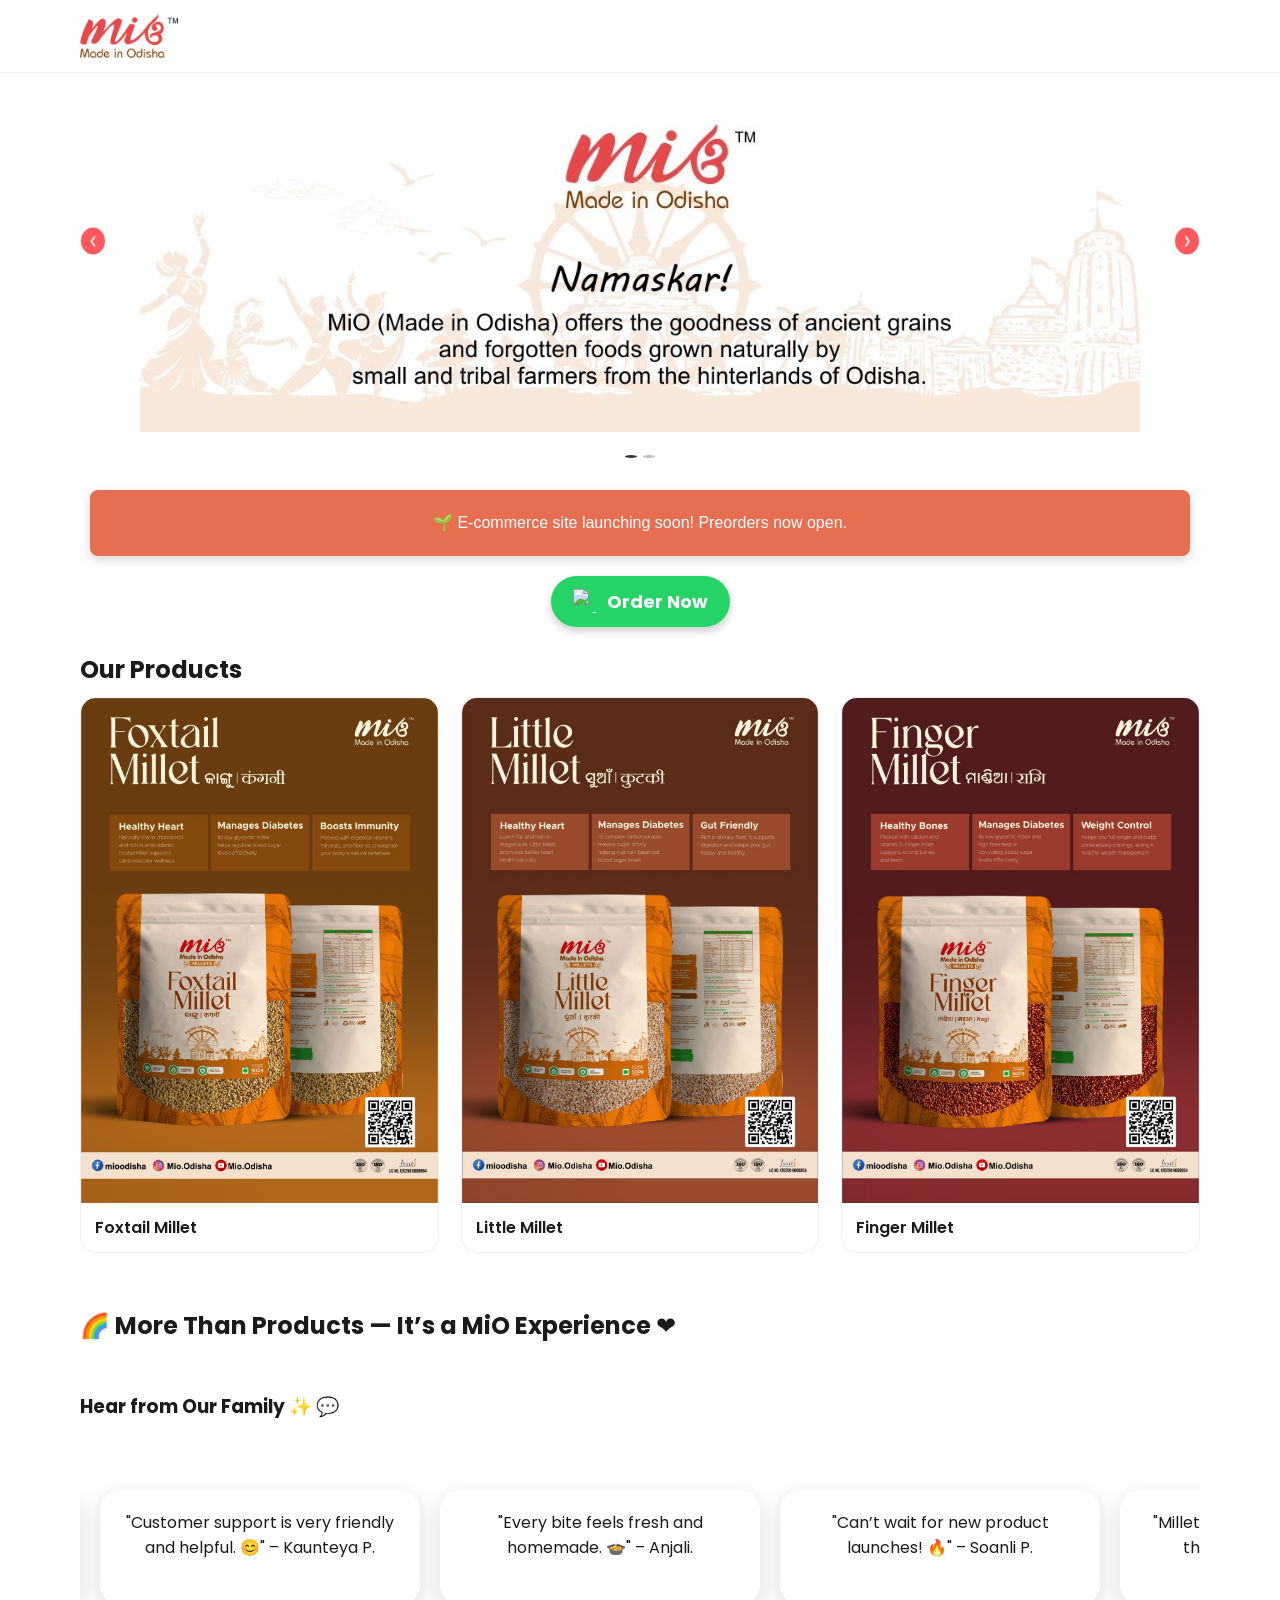
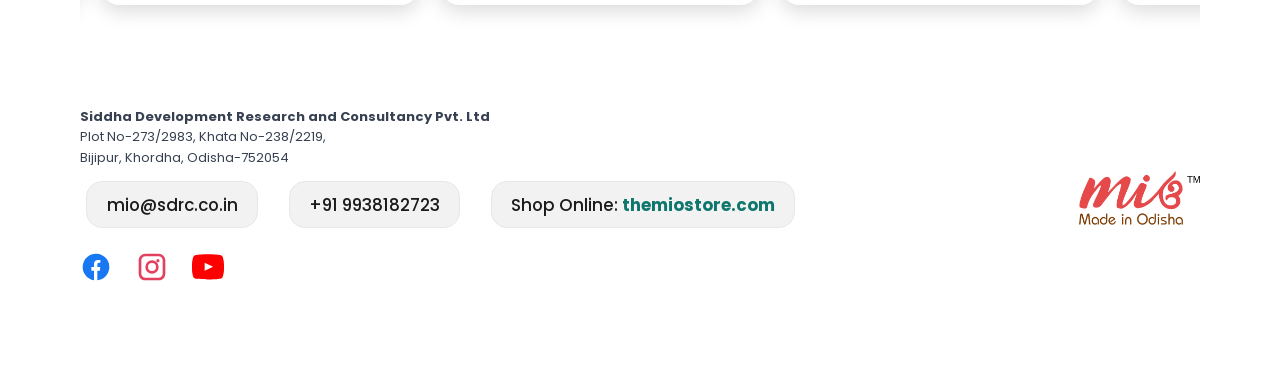
==== beta-fb.html @ c18d3c71 "Create beta-fb.html" ====
<!DOCTYPE html>
<html lang="en">
<head>
<!-- Added Mio Store -->
<meta charset="UTF-8">
<meta name="viewport" content="width=device-width, initial-scale=1.0">
<title>MiO Store – Coming Soon</title>

<!-- Open Graph -->
<meta property="og:title" content="🌱 MiO Store" />
<meta property="og:description" content="🚀 Preorders are now open for our millets & special recipes. Be the first to shop online at themiostore.com!" />
<meta property="og:image" content="https://www.themiostore.com/images/1.jpeg" />
<meta property="og:image:width" content="1200" />
<meta property="og:image:height" content="630" />
<meta property="og:url" content="https://www.themiostore.com/" />
<meta property="og:type" content="website" />
<link rel="canonical" href="https://www.themiostore.com/" />
<meta name="keywords" content="MiO Store, buy millets online, organic food, healthy grains, ecommerce India" />
<!-- Twitter Card (also used by WhatsApp sometimes) -->
<meta name="twitter:card" content="summary_large_image" />
<meta name="twitter:title" content="🌱 MiO Store" />
<meta name="twitter:description" content="🚀 Preorders are now open for our millets & special recipes." />
<meta name="twitter:image" content="https://www.themiostore.com/images/1.jpeg" />

<!-- Fonts -->
<link rel="preconnect" href="https://fonts.googleapis.com">
<link rel="preconnect" href="https://fonts.gstatic.com" crossorigin>
<link href="https://fonts.googleapis.com/css2?family=Poppins:wght@300;400;500;600;700&display=swap" rel="stylesheet">
<link
  rel="stylesheet"
  href="https://cdn.jsdelivr.net/npm/swiper@11/swiper-bundle.min.css"
/>
<!-- Favicon -->
<link rel="icon" type="image/png" href="images/favicon.png" />
  <style>
    :root{
      --brand:#e76f51;         /* Top bar buttons */
      --brand-dark:#c9573a;
      --accent:#e67e22;        /* Millet pack orange */
      --ink:#1b1b1b;           /* Body text */
      --muted:#6b7280;         /* Subtle text */
      --bg:#ffffff;            /* Page background */
      --cream:#fff7ef;         /* Soft background band */
      --red:#d62828;           /* Coming soon paint */
    }
    *{box-sizing:border-box}
    html,body{margin:0;padding:0;background:var(--bg);color:var(--ink);font-family:Poppins,system-ui,-apple-system,Segoe UI,Roboto,Helvetica,Arial,sans-serif}
    a{color:inherit;text-decoration:none}
    img{max-width:100%;display:block}
    .container{width:min(1120px,92vw);margin-inline:auto}

    /* Header */
    header{position:sticky;top:0;background:var(--bg);z-index:50;border-bottom:1px solid #eee}
    .topbar{display:flex;align-items:center;justify-content:space-between;padding:14px 0;gap:16px}
    .logo{display:flex;align-items:center;gap:10px}
    .logo img{height:44px;width:auto}
    .brand-sub{font-size:12px;color:#a16207;margin-top:-6px}

    nav{display:flex;gap:12px}
    .nav-btn{background:var(--brand);color:#fff;padding:10px 18px;border-radius:10px;border:1px solid #c24c32;font-weight:600;letter-spacing:.3px}
    .nav-btn:hover{background:var(--brand-dark)}

    /* Intro */
    .intro{padding:24px 0 12px;font-size:15px;line-height:1.7}

    /* Hero band with product packs */
    .hero{position:relative;background:linear-gradient(180deg,var(--cream),#fff);border-radius:18px;overflow:hidden}
    .hero-inner{padding:34px 18px 8px}
    .hero-art{position:relative;display:flex;align-items:flex-end;justify-content:center;min-height:240px;background:linear-gradient(0deg, rgba(230,126,34,.18), rgba(230,126,34,.18))}
    .hero-art::before{content:"";position:absolute;inset:auto 0 0 0;height:140px;background:var(--accent);opacity:.15}
    .pack{position:relative;z-index:1;display:grid;grid-auto-flow:column;gap:18px;align-items:end}
    .pack img{height:200px;width:auto;object-fit:contain;filter:drop-shadow(0 12px 18px rgba(0,0,0,.15))}

    /* Coming soon banner */
    .coming{display:grid;grid-template-columns:1fr auto;align-items:center;gap:24px;padding:28px 0}
    .paint{background:var(--red);color:#fff;font-weight:800;font-size:42px;letter-spacing:.5px;padding:22px 28px;border-radius:10px;display:inline-block;transform:skewX(-6deg);text-transform:uppercase;text-align:center}
    .drape{width:160px;height:110px;border:6px solid #9a5b2a;border-radius:8px;position:relative}
    .drape::after{content:"";position:absolute;left:14px;top:-10px;width:130px;height:110px;background:linear-gradient(145deg,#b40000,#ff595e);border-radius:80% 20% 60% 40%/50% 40% 60% 50%;filter:blur(.2px);}

    /* Products */
    .section-title{font-weight:700;margin:20px 0 10px}
    .grid{display:grid;grid-template-columns:repeat(3,1fr);gap:22px}
    .card{background:#fff;border:1px solid #eee;border-radius:16px;overflow:hidden}
    .card-img{aspect-ratio:4/3;display:flex;align-items:center;justify-content:center;background:#fff7ef}
    .card-body{padding:12px 14px}
    .card-title{font-weight:600}

    /* Footer */
    footer{margin:28px 0 60px}
    .footer{display:grid;gap:18px;grid-template-columns:1fr auto}
    .addr{font-size:13px;color:#374151;line-height:1.6}
    .contact{display:flex;flex-wrap:wrap;gap:10px 18px;margin-top:6px;font-size:13px}
    .badge{display:inline-flex;align-items:center;gap:6px;border:1px solid #e5e7eb;border-radius:20px;padding:6px 10px}
    .shop a{font-weight:700;color:#0f766e}
    .footer-brand{display:grid;place-items:center;gap:8px}
    .farm{font-weight:800;font-size:28px;line-height:1.1;color:#6b3f12}

    /* Responsive */
    @media (max-width:900px){
      .grid{grid-template-columns:1fr 1fr}
      .paint{font-size:34px}
      .drape{display:none}
    }
    @media (max-width:640px){
      nav{display:none}
      .grid{grid-template-columns:1fr}
      .pack img{height:160px}
      .paint{font-size:28px}
      .footer{grid-template-columns:1fr}
      .farm{font-size:24px}
    }
    /* Carousel inherits your theme */
.carousel {
  position: relative;
  overflow: hidden;
  max-width: 1150px;
  margin: 26px auto;
  border-radius: 12px;
}

.carousel-track {
  display: flex;
  transition: transform 0.5s ease-in-out;
}

.carousel-slide {
  min-width: 100%;
}

.carousel-slide img {
  width: 100%;
  max-width: 1000px;
  height: auto;
  margin: 0px auto;
  display: block;
}

/* nav buttons */
.carousel-btn {
  position: absolute;
  top: 50%;
  transform: translateY(-202%);
  background: #ff595e;
  border: none;
  color: #eee;
  font-size: 10px;
  padding: 8px 8px;
  cursor: pointer;
  border-radius: 50%;
}

.carousel-btn.prev { left: 1px; }
.carousel-btn.next { right: 1px; }

/* dots */
.carousel-dots {
  text-align: center;
  margin-top: 7px;
}
.carousel-dots button {
  border: none;
  background: #bbb;
  border-radius: 50%;
  width: 3px;
  height: 3px;
  margin: 0 3px;
  cursor: pointer;
}
.carousel-dots button.active {
  background: #333;
}

/* Note Section */
  .note-section {
    max-width: 1100px;
    width: 90%;
    font-size: 18px;
    color: #fff;
    line-height: 1.6;
    background: #e76f51;
    padding: 20px;
    box-shadow: 0 4px 12px rgba(0,0,0,0.15);
    text-align: center;
    font-family: sans-serif;
    margin: 0 auto;
    border-radius: 8px;
  }

  .note-section p {
    margin: 0;
    font-weight: 500;
    font-size: 1rem;
  }

  /* WhatsApp Button */
  .wa-button-wrap {
    text-align: center;
    margin-top: 20px;
  }

  .wa-button {
    background-color: #25D366;
    color: white;
    padding: 12px 22px;
    border-radius: 50px;
    font-size: 18px;
    font-weight: bold;
    text-decoration: none;
    display: inline-flex;
    align-items: center;
    justify-content: center;
    box-shadow: 0px 4px 8px rgba(0,0,0,0.2);
    transition: transform 0.2s ease;
  }

  .wa-button img {
    width: 24px;
    height: 24px;
    margin-right: 10px;
  }

  .wa-button:hover {
    transform: scale(1.05);
  }

  /* Responsive Styles */
  @media (max-width: 600px) {
    .note-section {
      font-size: 16px;
      padding: 15px;
      width: 95%;
    }

    .wa-button {
      font-size: 16px;
      padding: 10px 18px;
    }

    .wa-button img {
      width: 20px;
      height: 20px;
      margin-right: 8px;
    }
  }
  /*footer     */
  .footer {
  display: flex;
  justify-content: space-between;
  align-items: center;
  flex-wrap: wrap;
  gap: 1.5rem;
  padding: 1.5rem 0;
}

.contact .badge {
  display: inline-block;
  margin: 0.4rem;
  padding: 0.6rem 1.2rem;
  background: #f2f2f2;
  border-radius: 16px;
  font-size: 1.05rem;   /* bigger text */
  font-weight: 500;
}

.social-links {
  display: flex;
  gap: 1.5rem;          /* more space between icons */
  margin-top: 1rem;
}

.social-links a svg {
  width: 32px;          /* bigger icons */
  height: 32px;
  transition: transform 0.2s ease;
}

.social-links a:hover svg {
  transform: scale(1.3);
}

@media (max-width: 768px) {
  .footer {
    flex-direction: column;
    text-align: center;
  }
  .social-links {
    justify-content: center;
  }
}
 /* FeedBck */
 /* Feedback Carousel Wrapper */
/* Wrapper */
/* Feedback Carousel Wrapper */
.carousel-feedback {
  width: 100%;
  overflow: hidden;
  position: relative;
  padding: 50px 0;
  background-size: 400% 400%;
  animation: gradientShift 20s ease infinite; /* Slower background animation */
  display: flex;
  align-items: center;
  justify-content: center;
}

/* Moving Track */
.carousel-track-feedback {
  display: flex;
  gap: 20px;
  animation: scrollFeedback 80s linear infinite; /* much slower scrolling */
}

/* Cards */
.feedback-card-feedback {
  flex: 0 0 auto;
  min-width: 280px;
  max-width: 320px;
  background: white;
  border-radius: 20px;
  padding: 20px;
  font-size: 16px;
  font-family: 'Poppins', sans-serif;
  box-shadow: 0 6px 20px rgba(0,0,0,0.15);
  text-align: center;
  transition: transform 0.3s ease, background 0.3s ease;
}

/* Hover Glow */
.feedback-card-feedback:hover {
  transform: scale(1.08) rotate(-1deg);
  background: linear-gradient(135deg, #a8edea 0%, #fed6e3 100%);
  box-shadow: 0 10px 25px rgba(0,0,0,0.25);
}

/* Smooth Loop */
@keyframes scrollFeedback {
  0% { transform: translateX(0); }
  100% { transform: translateX(-50%); }
}

/* Gradient BG Animation */
@keyframes gradientShift {
  0% { background-position: 0% 50%; }
  50% { background-position: 100% 50%; }
  100% { background-position: 0% 50%; }
}

  </style>
</head>
<body>
  <!-- Header -->
  <header>
    <div class="container topbar">
      <div class="logo">
        <!-- Replace src with your MiO logo -->
        <img src="images/mio-logo.png" alt="MiO — Made in Odisha" />
        <div>
          <div style="font-weight:800;font-size:22px;letter-spacing:.5px"></div>
        </div>
      </div>
      <nav>
        
      </nav>
    </div>
  </header>

  <!-- Intro Copy -->


  <!-- Hero band with product packs -->
<section class="container" aria-label="Featured MiO Millets">

      <div class="carousel">
        <div class="carousel-track">
          <div class="carousel-slide">
            <img src="images/1.jpeg" alt="Foxtail Millet pack" />
          </div>
          <div class="carousel-slide">
            <img src="images/2.jpeg" alt="Featured Millet pack" />
          </div>
        </div>
        <!-- navigation -->
        <button class="carousel-btn prev">&#10094;</button>
        <button class="carousel-btn next">&#10095;</button>
        <!-- dots -->
        <div class="carousel-dots"></div>
   
  </div>
</section>

</section>

<!-- Full-width note section -->
<div class="note-section">
  <p>
    🌱 E-commerce site launching soon! Preorders now open.
  </p>
</div>

<!-- WhatsApp button centered -->
<div class="wa-button-wrap">
  <a href="https://wa.me/919938182723?text=Hi%20I%20want%20to%20place%20an%20order" 
     target="_blank" 
     class="wa-button">
      <img src="https://upload.wikimedia.org/wikipedia/commons/6/6b/WhatsApp.svg" 
           alt="WhatsApp">
      Order Now
  </a>
</div>


  <!-- Products -->
  <section class="container" id="shop">
    <h2 class="section-title">Our Products</h2>
    <div class="grid">
      <!-- Card 1 -->
      <article class="card">
        <div class="card-img">
          <img src="images/prod-foxtail.png" alt="Foxtail Millet" />
        </div>
        <div class="card-body">
          <div class="card-title">Foxtail Millet</div>
        </div>
      </article>
      <!-- Card 2 -->
      <article class="card">
        <div class="card-img">
          <img src="images/prod-little.png" alt="Little Millet" />
        </div>
        <div class="card-body">
          <div class="card-title">Little Millet</div>
        </div>
      </article>
      <!-- Card 3 -->
      <article class="card">
        <div class="card-img">
          <img src="images/prod-finger.png" alt="Finger Millet" />
        </div>
        <div class="card-body">
          <div class="card-title">Finger Millet</div>
        </div>
      </article>
    </div>
  </section>


  

<!-- Customer Feedback Section -->
<div class="container">
 <h2 class="text-4xl font-extrabold text-center mb-10 
    bg-gradient-to-r from-pink-500 via-red-500 to-yellow-500 
    text-transparent bg-clip-text drop-shadow-md">
    <br>🌈 More Than Products — It’s a MiO Experience ❤️ 
    
</h2>
  <h3><br> Hear from Our Family ✨ 💬</h3>
  <div class="carousel-feedback">
    <div class="carousel-track-feedback">
      <!-- Original Feedback Cards -->
      <div class="feedback-card-feedback">"Amazing quality! MiO products remind me of my childhood flavors. 💚" – Priya R.</div>
      <div class="feedback-card-feedback">"Healthy & delicious! Finally found my go-to store. 🌱" – Siddha P.</div>
      <div class="feedback-card-feedback">"Beautiful packaging and authentic taste. ⭐⭐⭐⭐⭐" – Sreejoy.</div>
      <div class="feedback-card-feedback">"Affordable & wholesome food for the family. 🙌" – Swaroop Samal.</div>
      <div class="feedback-card-feedback">"Best millet-based products in Odisha! 🥳" – Sandeep.</div>
      <div class="feedback-card-feedback">"Customer support is very friendly and helpful. 😊" – Kaunteya P.</div>
      <div class="feedback-card-feedback">"Every bite feels fresh and homemade. 🍲" – Anjali.</div>
      <div class="feedback-card-feedback">"Can’t wait for new product launches! 🔥" – Soanli P.</div>
      <div class="feedback-card-feedback">"Millets made tasty again! Loving the recipes. 😍" – Amit P.</div>
      <div class="feedback-card-feedback">"Super fast preorder delivery. Highly recommend! 🚀" – Jagnya D.</div>

      <!-- Duplicate Cards for Infinite Loop -->
      <div class="feedback-card-feedback">"Amazing quality! MiO products remind me of my childhood flavors. 💚" – Priya R.</div>
      <div class="feedback-card-feedback">"Healthy & delicious! Finally found my go-to store. 🌱" – Siddha P.</div>
      <div class="feedback-card-feedback">"Beautiful packaging and authentic taste. ⭐⭐⭐⭐⭐" – Sreejoy.</div>
      <div class="feedback-card-feedback">"Affordable & wholesome food for the family. 🙌" – Swaroop Samal.</div>
      <div class="feedback-card-feedback">"Best millet-based products in Odisha! 🥳" – Sandeep.</div>
    </div>
  </div>
</div>
  <!-- Footer / Address -->
  <!-- Footer / Address -->
<footer class="container">
  <div class="footer">
    <div>
      <div class="addr">
        <strong>Siddha Development Research and Consultancy Pvt. Ltd</strong><br />
        Plot No-273/2983, Khata No-238/2219,<br />
        Bijipur, Khordha, Odisha-752054
      </div>
      <div class="contact">
        <span class="badge">mio@sdrc.co.in</span>
        <span class="badge">+91 9938182723</span>
        <span class="badge shop">Shop Online: 
          <a href="https://themiostore.com" target="_blank" rel="noopener">themiostore.com</a>
        </span>
      </div>

      <!-- Social Media Links -->
      <div class="social-links">
        <a href="https://www.facebook.com/mioodisha" target="_blank" aria-label="Facebook">
          <svg xmlns="http://www.w3.org/2000/svg" width="26" height="26" viewBox="0 0 24 24" fill="#1877F2">
            <path d="M22 12a10 10 0 1 0-11.5 9.9v-7h-2v-2.9h2v-2.2c0-2 1.2-3.1 3-3.1.9 0 1.8.1 1.8.1v2h-1c-1 0-1.3.6-1.3 1.2v2h2.2l-.3 2.9h-1.9v7A10 10 0 0 0 22 12"/>
          </svg>
        </a>
        <a href="https://www.instagram.com/mio.odisha/" target="_blank" aria-label="Instagram">
          <svg xmlns="http://www.w3.org/2000/svg" width="26" height="26" viewBox="0 0 24 24" fill="#E4405F">
            <path d="M7 2C4.2 2 2 4.2 2 7v10c0 2.8 2.2 5 5 5h10c2.8 0 5-2.2 5-5V7c0-2.8-2.2-5-5-5H7zm10 2c1.7 0 3 1.3 3 3v10c0 1.7-1.3 3-3 3H7c-1.7 0-3-1.3-3-3V7c0-1.7 1.3-3 3-3h10zm-5 3a5 5 0 100 10 5 5 0 000-10zm0 2a3 3 0 110 6 3 3 0 010-6zm4.8-2.9a1.2 1.2 0 100 2.3 1.2 1.2 0 000-2.3z"/>
          </svg>
        </a>
        <a href="https://www.youtube.com/@mio.odisha" target="_blank" aria-label="YouTube">
          <svg xmlns="http://www.w3.org/2000/svg" width="28" height="28" viewBox="0 0 24 24" fill="#FF0000">
            <path d="M23.5 6.2s-.2-1.6-.8-2.3c-.8-.8-1.6-.8-2-0.9C17.6 2.5 12 2.5 12 2.5h0s-5.6 0-8.7.5c-.5.1-1.2.1-2 .9C.7 4.6.5 6.2.5 6.2S0 8.1 0 10v3.9c0 1.9.5 3.8.5 3.8s.2 1.6.8 2.3c.8.8 1.9.8 2.4.9 1.8.2 7.3.5 8.3.5s6.5 0 8.3-.5c.5-.1 1.6-.1 2.4-.9.6-.7.8-2.3.8-2.3s.5-1.9.5-3.8V10c0-1.9-.5-3.8-.5-3.8zM9.5 14.8V8.9l6.3 2.9-6.3 3z"/>
          </svg>
        </a>
      </div>
    </div>

    <div class="footer-brand">
      <img src="images/mio-logo.png" alt="MiO logo" style="height:54px" />
    </div>
  </div>
</footer>
</body>
<script src="https://cdn.jsdelivr.net/npm/swiper@11/swiper-bundle.min.js"></script>

<script>
const track = document.querySelector('.carousel-track');
const slides = Array.from(track.children);
const nextBtn = document.querySelector('.carousel-btn.next');
const prevBtn = document.querySelector('.carousel-btn.prev');
const dotsNav = document.querySelector('.carousel-dots');

let currentSlide = 0;

// create dots
slides.forEach((_, i) => {
  const btn = document.createElement('button');
  if (i === 0) btn.classList.add('active');
  dotsNav.appendChild(btn);
});
const dots = Array.from(dotsNav.children);

function updateSlide(index) {
  track.style.transform = `translateX(-${index * 100}%)`;
  dots.forEach(dot => dot.classList.remove('active'));
  dots[index].classList.add('active');
  currentSlide = index;
}

nextBtn.addEventListener('click', () => {
  let next = currentSlide + 1 >= slides.length ? 0 : currentSlide + 1;
  updateSlide(next);
});

prevBtn.addEventListener('click', () => {
  let prev = currentSlide - 1 < 0 ? slides.length - 1 : currentSlide - 1;
  updateSlide(prev);
});

dots.forEach((dot, i) => {
  dot.addEventListener('click', () => updateSlide(i));
});

// auto-slide every 5s
setInterval(() => {
  let next = currentSlide + 1 >= slides.length ? 0 : currentSlide + 1;
  updateSlide(next);
}, 6000);
  var swiper = new Swiper(".mySwiper", {
    loop: true,
    autoplay: {
      delay: 4000,
      disableOnInteraction: false,
    },
    pagination: {
      el: ".swiper-pagination",
      clickable: true,
    },
  });

</script>
</html>
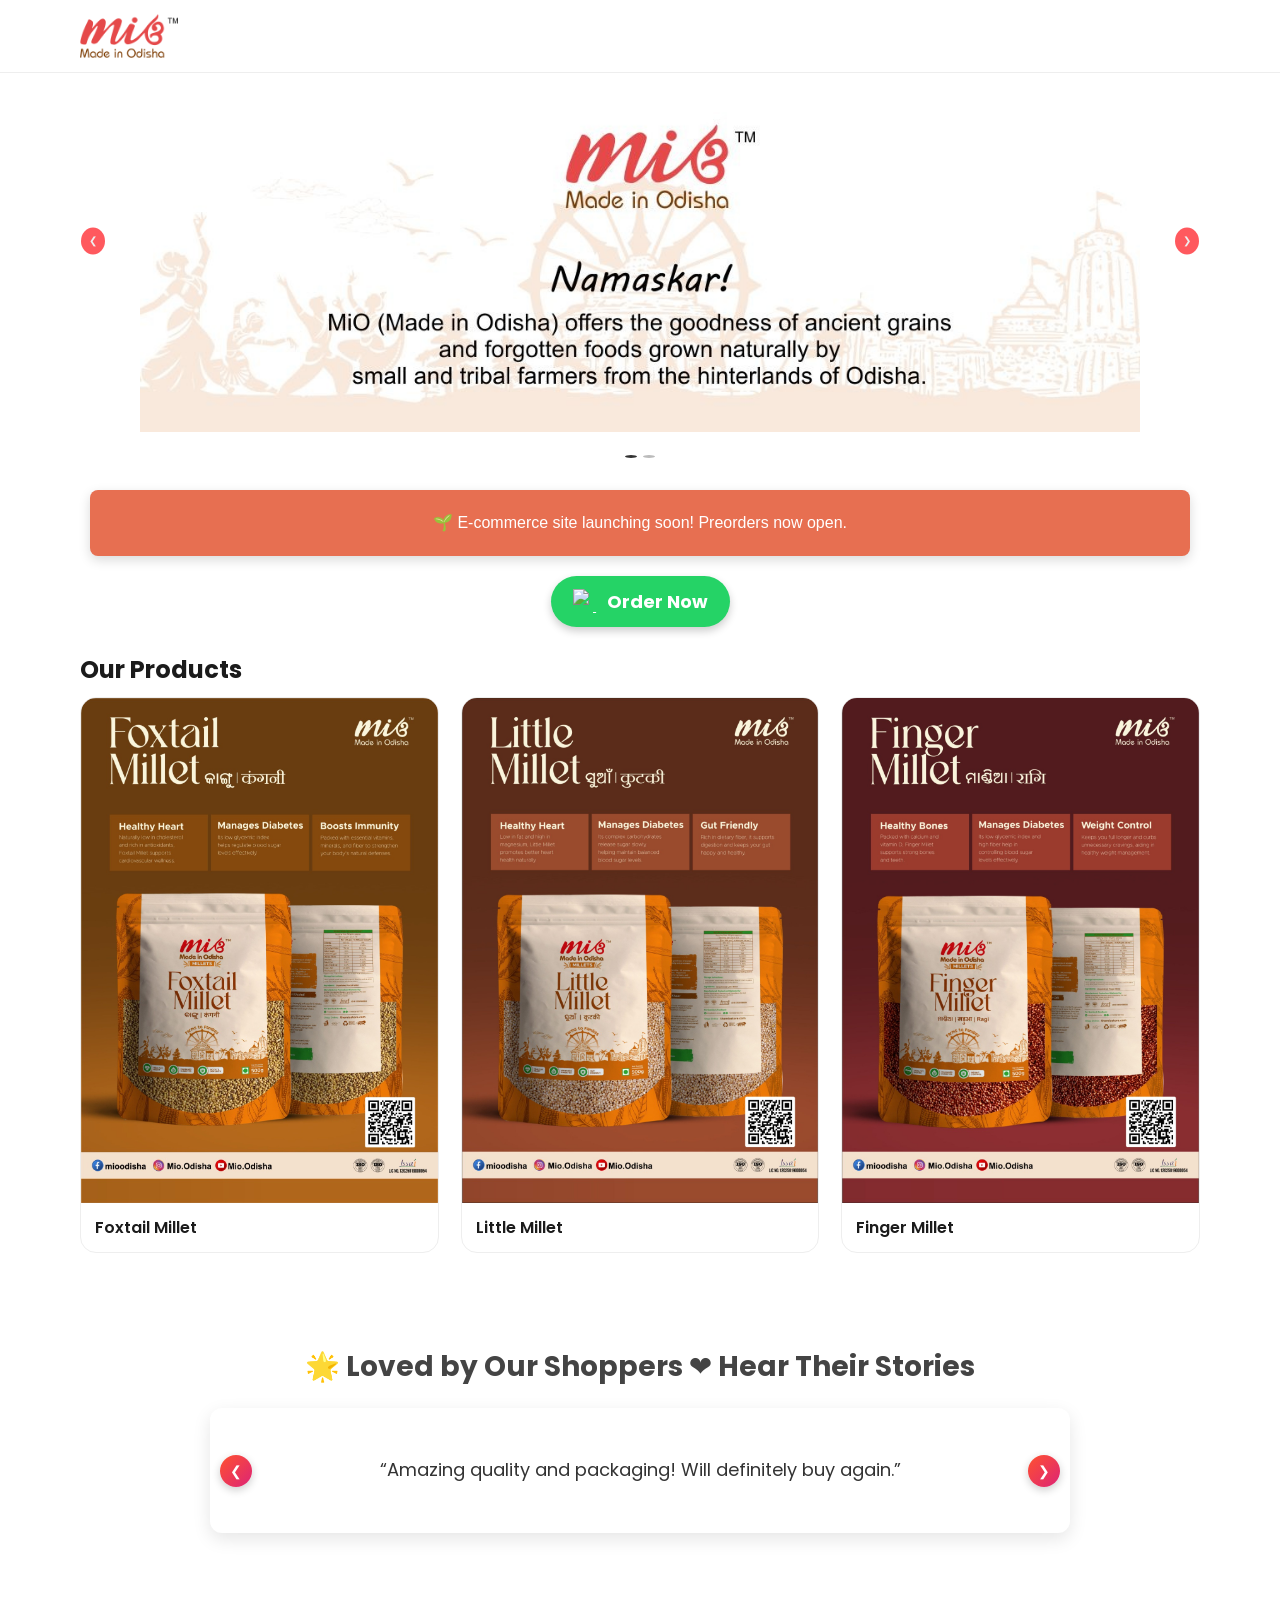
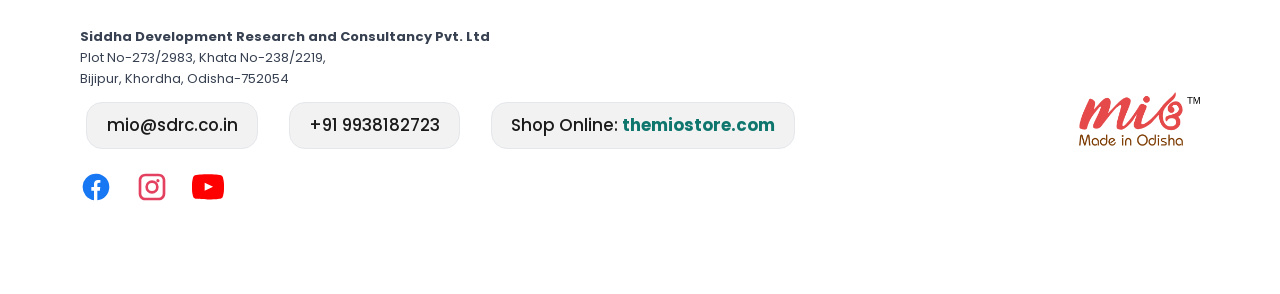
==== commit 92940d58: "gg" ====
--- a/beta-fb.html
+++ b/beta-fb.html
@@ -291,59 +291,69 @@
  /* Feedback Carousel Wrapper */
 /* Wrapper */
 /* Feedback Carousel Wrapper */
-.carousel-feedback {
-  width: 100%;
-  overflow: hidden;
-  position: relative;
-  padding: 50px 0;
-  background-size: 400% 400%;
-  animation: gradientShift 20s ease infinite; /* Slower background animation */
-  display: flex;
-  align-items: center;
-  justify-content: center;
-}
-
-/* Moving Track */
-.carousel-track-feedback {
-  display: flex;
-  gap: 20px;
-  animation: scrollFeedback 80s linear infinite; /* much slower scrolling */
-}
-
-/* Cards */
-.feedback-card-feedback {
-  flex: 0 0 auto;
-  min-width: 280px;
-  max-width: 320px;
-  background: white;
-  border-radius: 20px;
-  padding: 20px;
-  font-size: 16px;
-  font-family: 'Poppins', sans-serif;
-  box-shadow: 0 6px 20px rgba(0,0,0,0.15);
-  text-align: center;
-  transition: transform 0.3s ease, background 0.3s ease;
-}
-
-/* Hover Glow */
-.feedback-card-feedback:hover {
-  transform: scale(1.08) rotate(-1deg);
-  background: linear-gradient(135deg, #a8edea 0%, #fed6e3 100%);
-  box-shadow: 0 10px 25px rgba(0,0,0,0.25);
-}
-
-/* Smooth Loop */
-@keyframes scrollFeedback {
-  0% { transform: translateX(0); }
-  100% { transform: translateX(-50%); }
-}
-
-/* Gradient BG Animation */
-@keyframes gradientShift {
-  0% { background-position: 0% 50%; }
-  50% { background-position: 100% 50%; }
-  100% { background-position: 0% 50%; }
-}
+      .feedback-section {
+      max-width: 900px;
+      margin: 50px auto;
+      text-align: center;
+      position: relative;
+      padding: 20px;
+    }
+
+    .feedback-section h2 {
+      font-size: 28px;
+      font-weight: bold;
+      color: #444;
+      margin-bottom: 20px;
+    }
+
+    .carousel-container-feedback {
+      position: relative;
+      overflow: hidden;
+      border-radius: 12px;
+      background: white;
+      box-shadow: 0 6px 18px rgba(0,0,0,0.1);
+    }
+
+    .carousel-track-feedback {
+      display: flex;
+      transition: transform 0.6s ease-in-out;
+    }
+
+    .carousel-item-feedback {
+      min-width: 100%;
+      padding: 30px;
+      box-sizing: border-box;
+    }
+
+    .carousel-item-feedback p {
+      font-size: 18px;
+      line-height: 1.6;
+      color: #333;
+    }
+
+    /* Arrow Buttons */
+    .carousel-btn-feedback {
+      position: absolute;
+      top: 50%;
+      transform: translateY(-50%);
+      background: linear-gradient(135deg, #ff512f, #dd2476);
+      border: none;
+      color: white;
+      font-size: 14px;   /* smaller arrow size */
+      padding: 8px 10px; /* smaller button */
+      border-radius: 50%;
+      cursor: pointer;
+      box-shadow: 0 3px 8px rgba(0,0,0,0.2);
+      z-index: 10;
+    }
+
+    .carousel-btn-feedback.prev {
+      left: 10px;   /* closer to left */
+    }
+
+    .carousel-btn-feedback.next {
+      right: 10px;  /* closer to right */
+    }
 
   </style>
 </head>
@@ -447,37 +457,30 @@
   
 
 <!-- Customer Feedback Section -->
-<div class="container">
- <h2 class="text-4xl font-extrabold text-center mb-10 
-    bg-gradient-to-r from-pink-500 via-red-500 to-yellow-500 
-    text-transparent bg-clip-text drop-shadow-md">
-    <br>🌈 More Than Products — It’s a MiO Experience ❤️ 
+ <div class="feedback-section">
+    <h2>🌟 Loved by Our Shoppers ❤️ Hear Their Stories</h2>
     
-</h2>
-  <h3><br> Hear from Our Family ✨ 💬</h3>
-  <div class="carousel-feedback">
-    <div class="carousel-track-feedback">
-      <!-- Original Feedback Cards -->
-      <div class="feedback-card-feedback">"Amazing quality! MiO products remind me of my childhood flavors. 💚" – Priya R.</div>
-      <div class="feedback-card-feedback">"Healthy & delicious! Finally found my go-to store. 🌱" – Siddha P.</div>
-      <div class="feedback-card-feedback">"Beautiful packaging and authentic taste. ⭐⭐⭐⭐⭐" – Sreejoy.</div>
-      <div class="feedback-card-feedback">"Affordable & wholesome food for the family. 🙌" – Swaroop Samal.</div>
-      <div class="feedback-card-feedback">"Best millet-based products in Odisha! 🥳" – Sandeep.</div>
-      <div class="feedback-card-feedback">"Customer support is very friendly and helpful. 😊" – Kaunteya P.</div>
-      <div class="feedback-card-feedback">"Every bite feels fresh and homemade. 🍲" – Anjali.</div>
-      <div class="feedback-card-feedback">"Can’t wait for new product launches! 🔥" – Soanli P.</div>
-      <div class="feedback-card-feedback">"Millets made tasty again! Loving the recipes. 😍" – Amit P.</div>
-      <div class="feedback-card-feedback">"Super fast preorder delivery. Highly recommend! 🚀" – Jagnya D.</div>
-
-      <!-- Duplicate Cards for Infinite Loop -->
-      <div class="feedback-card-feedback">"Amazing quality! MiO products remind me of my childhood flavors. 💚" – Priya R.</div>
-      <div class="feedback-card-feedback">"Healthy & delicious! Finally found my go-to store. 🌱" – Siddha P.</div>
-      <div class="feedback-card-feedback">"Beautiful packaging and authentic taste. ⭐⭐⭐⭐⭐" – Sreejoy.</div>
-      <div class="feedback-card-feedback">"Affordable & wholesome food for the family. 🙌" – Swaroop Samal.</div>
-      <div class="feedback-card-feedback">"Best millet-based products in Odisha! 🥳" – Sandeep.</div>
+    <div class="carousel-container-feedback">
+      <div class="carousel-track-feedback">
+        <div class="carousel-item-feedback">
+          <p>“Amazing quality and packaging! Will definitely buy again.”</p>
+        </div>
+        <div class="carousel-item-feedback">
+          <p>“Fast delivery and excellent customer service 👏”</p>
+        </div>
+        <div class="carousel-item-feedback">
+          <p>“Loved the natural products — millet flour, soaps, and oils are top-notch.”</p>
+        </div>
+        <div class="carousel-item-feedback">
+          <p>“Affordable pricing and eco-friendly packaging 🌱”</p>
+        </div>
+      </div>
+
+      <!-- Smaller Arrows -->
+      <button class="carousel-btn-feedback prev">&#10094;</button>
+      <button class="carousel-btn-feedback next">&#10095;</button>
     </div>
   </div>
-</div>
   <!-- Footer / Address -->
   <!-- Footer / Address -->
 <footer class="container">
@@ -567,17 +570,38 @@
   let next = currentSlide + 1 >= slides.length ? 0 : currentSlide + 1;
   updateSlide(next);
 }, 6000);
-  var swiper = new Swiper(".mySwiper", {
-    loop: true,
-    autoplay: {
-      delay: 4000,
-      disableOnInteraction: false,
-    },
-    pagination: {
-      el: ".swiper-pagination",
-      clickable: true,
-    },
-  });
+
+
+  // Auto slide every 3s
+
+ const track1 = document.querySelector('.carousel-track-feedback');
+    const items = document.querySelectorAll('.carousel-item-feedback');
+    const prevBtn1 = document.querySelector('.carousel-btn-feedback.prev');
+    const nextBtn1 = document.querySelector('.carousel-btn-feedback.next');
+
+    let index = 0;
+
+    function updateCarousel() {
+      track1.style.transform = `translateX(-${index * 100}%)`;
+    }
+
+    nextBtn1.addEventListener('click', () => {
+      index = (index + 1) % items.length;
+      updateCarousel();
+    });
+
+    prevBtn1.addEventListener('click', () => {
+      index = (index - 1 + items.length) % items.length;
+      updateCarousel();
+    });
+
+    // Auto slide every 6s
+    setInterval(() => {
+      index = (index + 1) % items.length;
+      updateCarousel();
+    }, 6000);
+  </script>
+
 
 </script>
 </html>
